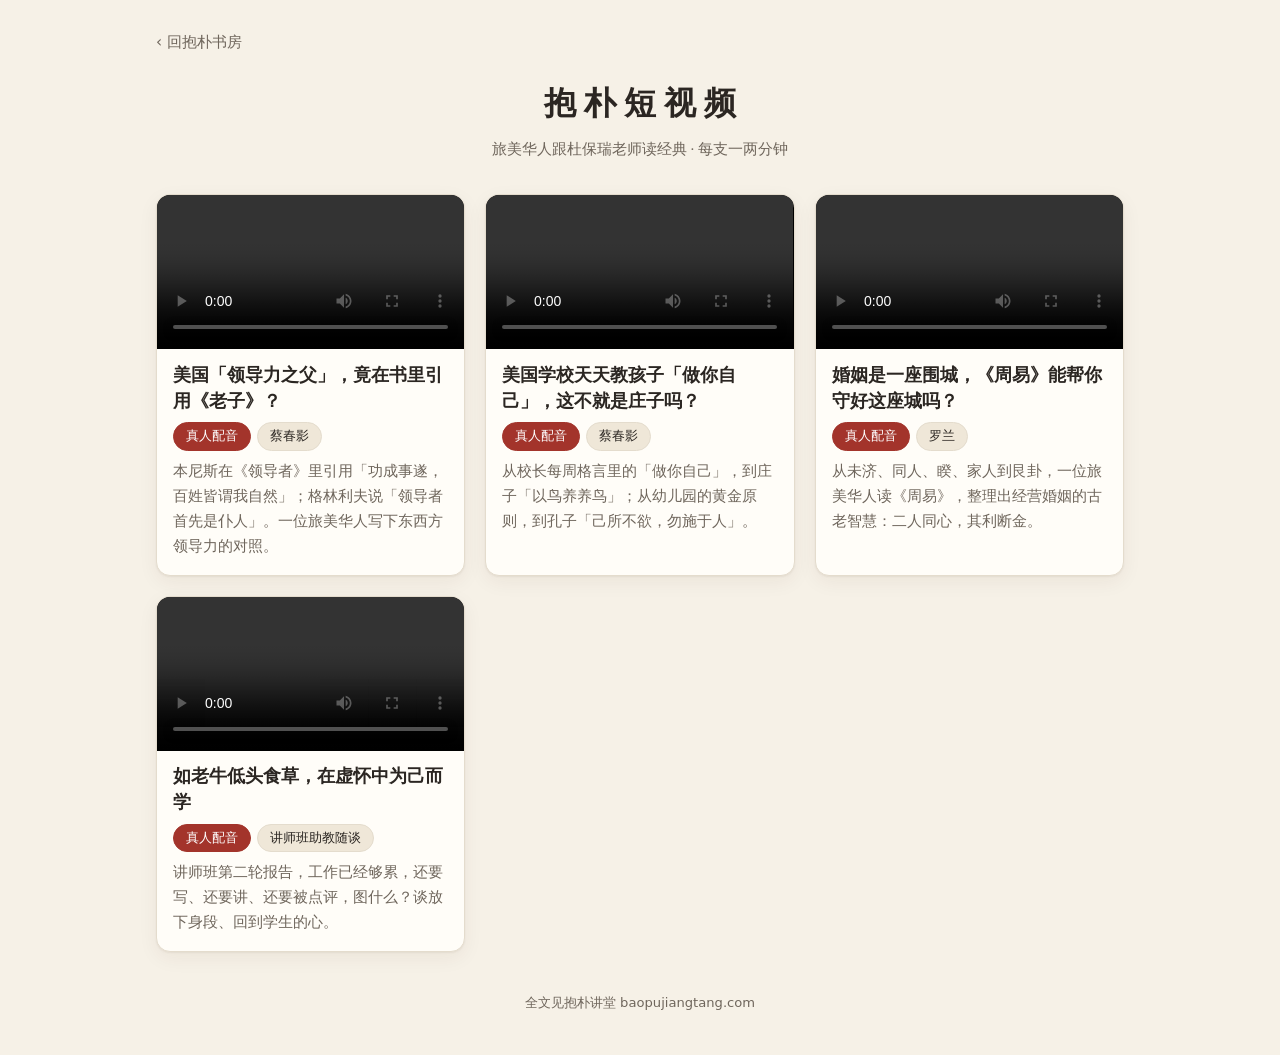
==== videos.html @ 44402a3a "书房加入抱朴短视频（8 支） Co-Authored-By: Claude Opus 5.5 <noreply@anthropic.com>" ====
<!doctype html>
<html lang="zh-CN">
<head>
<meta charset="utf-8">
<meta name="viewport" content="width=device-width, initial-scale=1">
<title>抱朴短视频</title>
<meta name="description" content="跟杜保瑞老师读经典的旅美华人，用短视频讲老子、庄子、周易。">
<link rel="icon" href="icons/dujing.png">
<style>
:root{
  --bg:#f6f1e7; --paper:#fffdf8; --ink:#2b2622; --dim:#6f665c; --line:#e4dccd;
  --accent:#a3342b; --tag:#efe7d8; --shadow:0 1px 2px rgba(60,40,20,.06),0 6px 20px rgba(60,40,20,.06);
}
@media (prefers-color-scheme: dark){
  :root{ --bg:#1b1916; --paper:#25221e; --ink:#ece5d8; --dim:#a79e90; --line:#3a352e; --accent:#e07a6c; --tag:#332f29; --shadow:0 1px 2px rgba(0,0,0,.3); }
}
*{box-sizing:border-box;margin:0;padding:0}
body{background:var(--bg);color:var(--ink);font-family:"Songti SC","Noto Serif SC","Source Han Serif SC","SimSun",serif;line-height:1.7;-webkit-font-smoothing:antialiased}
.wrap{max-width:1000px;margin:0 auto;padding:28px 16px 40px}
.back{display:inline-block;color:var(--dim);text-decoration:none;font-size:.95rem;margin-bottom:20px;font-family:system-ui,"PingFang SC","Microsoft YaHei",sans-serif}
.back:hover{color:var(--accent)}
header{text-align:center;margin-bottom:32px}
h1{font-size:2rem;letter-spacing:.25em;padding-left:.25em}
.sub{color:var(--dim);font-size:.95rem;margin-top:6px}
.grid{display:grid;grid-template-columns:repeat(auto-fill,minmax(280px,1fr));gap:20px}
.card{background:var(--paper);border:1px solid var(--line);border-radius:14px;box-shadow:var(--shadow);overflow:hidden;display:flex;flex-direction:column}
.player{background:#000;display:grid;place-items:center}
video{width:100%;max-height:72vh;display:block;background:#000}
.body{padding:14px 16px 16px;display:grid;gap:8px}
h2{font-size:1.15rem;line-height:1.4}
.desc{color:var(--dim);font-size:.92rem}
.vers{display:flex;flex-wrap:wrap;gap:6px}
.vers button{font:inherit;font-size:.82rem;font-family:system-ui,"PingFang SC","Microsoft YaHei",sans-serif;border:1px solid var(--line);background:var(--tag);color:var(--ink);border-radius:999px;padding:2px 12px;cursor:pointer}
.vers button[aria-pressed="true"]{background:var(--accent);border-color:var(--accent);color:#fff}
.vers button:focus-visible{outline:2px solid var(--accent);outline-offset:2px}
footer{text-align:center;color:var(--dim);font-size:.82rem;margin-top:40px;font-family:system-ui,"PingFang SC","Microsoft YaHei",sans-serif}
</style>
</head>
<body>
<div class="wrap">
  <a class="back" href="./">‹ 回抱朴书房</a>
  <header>
    <h1>抱朴短视频</h1>
    <div class="sub">旅美华人跟杜保瑞老师读经典 · 每支一两分钟</div>
  </header>
  <main class="grid" id="list"></main>
  <footer>全文见抱朴讲堂 baopujiangtang.com</footer>
</div>
<script>
/* 以后加视频：把 mp4 传进 videos/ 文件夹，再照下面的样子加一段。 */
var VIDEOS = [
  {
    title: "美国「领导力之父」，竟在书里引用《老子》？",
    desc: "本尼斯在《领导者》里引用「功成事遂，百姓皆谓我自然」；格林利夫说「领导者首先是仆人」。一位旅美华人写下东西方领导力的对照。",
    versions: [["真人配音", "videos/laozi-leadership.mp4"], ["蔡春影", "videos/laozi-leadership-cai.mp4"]]
  },
  {
    title: "美国学校天天教孩子「做你自己」，这不就是庄子吗？",
    desc: "从校长每周格言里的「做你自己」，到庄子「以鸟养养鸟」；从幼儿园的黄金原则，到孔子「己所不欲，勿施于人」。",
    versions: [["真人配音", "videos/zhuangzi-education.mp4"], ["蔡春影", "videos/zhuangzi-education-cai.mp4"]]
  },
  {
    title: "婚姻是一座围城，《周易》能帮你守好这座城吗？",
    desc: "从未济、同人、睽、家人到艮卦，一位旅美华人读《周易》，整理出经营婚姻的古老智慧：二人同心，其利断金。",
    versions: [["真人配音", "videos/zhouyi-couple.mp4"], ["罗兰", "videos/zhouyi-couple-luolan.mp4"]]
  },
  {
    title: "如老牛低头食草，在虚怀中为己而学",
    desc: "讲师班第二轮报告，工作已经够累，还要写、还要讲、还要被点评，图什么？谈放下身段、回到学生的心。",
    versions: [["真人配音", "videos/laoniu.mp4"], ["讲师班助教随谈", "videos/laoniu-talk.mp4"]]
  }
];
(function(){
  var list = document.getElementById('list');
  VIDEOS.forEach(function(v){
    var card = document.createElement('article'); card.className = 'card';
    var player = document.createElement('div'); player.className = 'player';
    var vid = document.createElement('video');
    vid.controls = true; vid.preload = 'metadata'; vid.setAttribute('playsinline', '');
    vid.src = v.versions[0][1] + '#t=0.1';
    player.appendChild(vid); card.appendChild(player);
    var body = document.createElement('div'); body.className = 'body';
    var h = document.createElement('h2'); h.textContent = v.title; body.appendChild(h);
    if (v.versions.length > 1) {
      var vers = document.createElement('div'); vers.className = 'vers';
      v.versions.forEach(function(p, i){
        var b = document.createElement('button'); b.type = 'button'; b.textContent = p[0];
        b.setAttribute('aria-pressed', i === 0 ? 'true' : 'false');
        b.onclick = function(){
          vers.querySelectorAll('button').forEach(function(x){ x.setAttribute('aria-pressed', 'false'); });
          b.setAttribute('aria-pressed', 'true');
          vid.src = p[1] + '#t=0.1'; vid.load();
        };
        vers.appendChild(b);
      });
      body.appendChild(vers);
    }
    var d = document.createElement('p'); d.className = 'desc'; d.textContent = v.desc; body.appendChild(d);
    card.appendChild(body); list.appendChild(card);
  });
  /* 同时只播一支 */
  document.addEventListener('play', function(e){
    document.querySelectorAll('video').forEach(function(x){ if (x !== e.target) x.pause(); });
  }, true);
})();
</script>
</body>
</html>
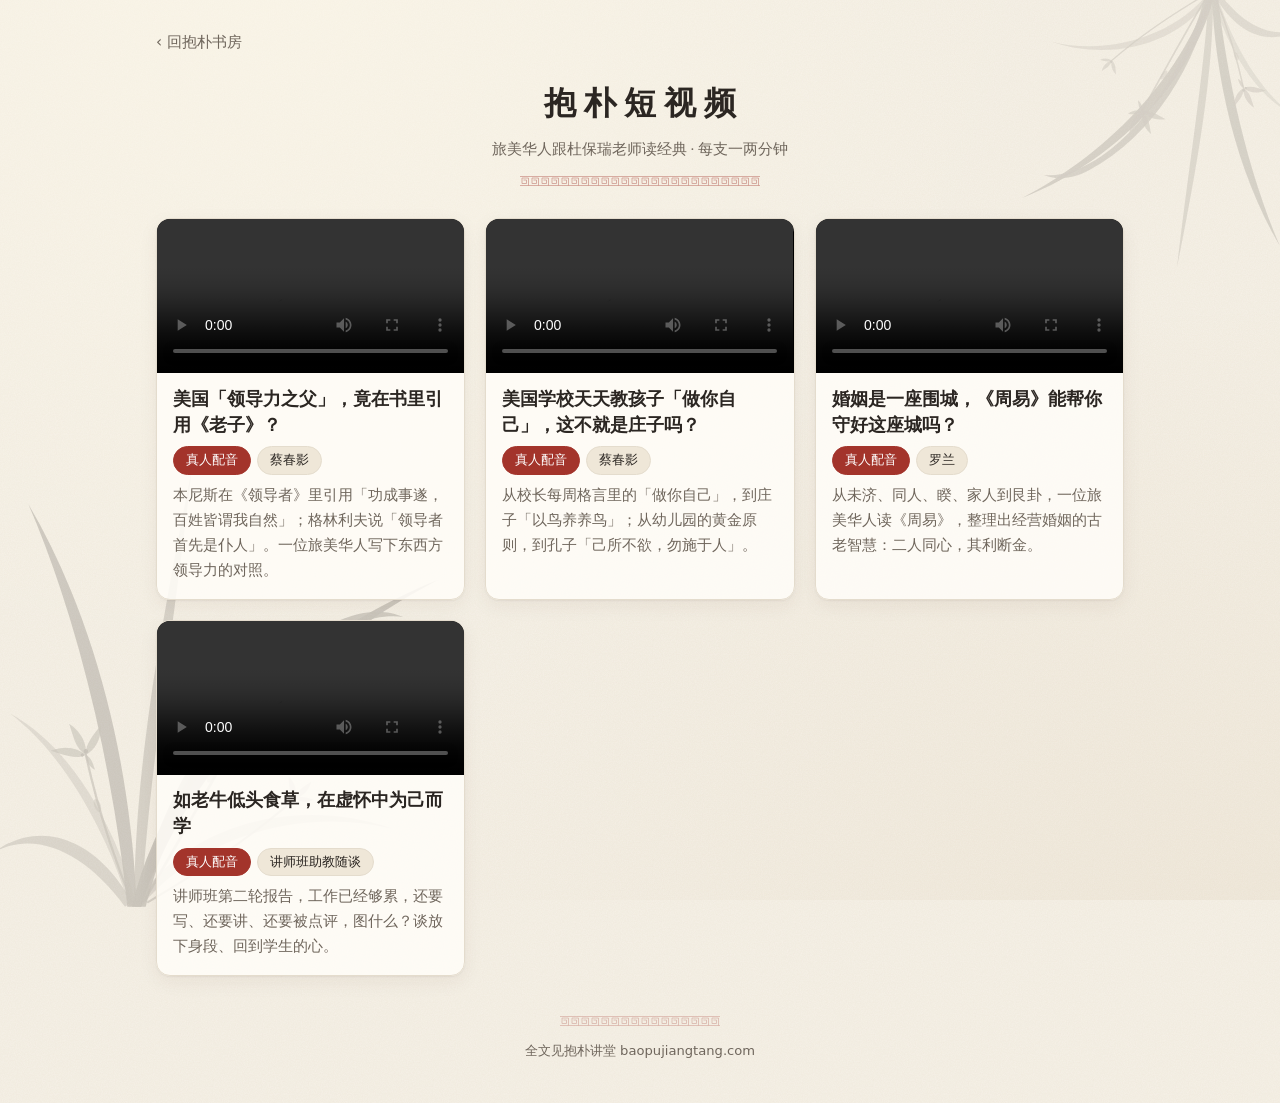
==== commit 7660189d: "书房换上兰花背景：宣纸底、墨兰、回纹、「幽兰」小印 Co-Authored-By: Claude Opus 5.5 <noreply@anthropic.com>" ====
--- a/videos.html
+++ b/videos.html
@@ -35,6 +35,7 @@
 .vers button:focus-visible{outline:2px solid var(--accent);outline-offset:2px}
 footer{text-align:center;color:var(--dim);font-size:.82rem;margin-top:40px;font-family:system-ui,"PingFang SC","Microsoft YaHei",sans-serif}
 </style>
+<link rel="stylesheet" href="deco.css">
 </head>
 <body>
 <div class="wrap">
@@ -42,9 +43,10 @@
   <header>
     <h1>抱朴短视频</h1>
     <div class="sub">旅美华人跟杜保瑞老师读经典 · 每支一两分钟</div>
+    <span class="huiwen" aria-hidden="true"></span>
   </header>
   <main class="grid" id="list"></main>
-  <footer>全文见抱朴讲堂 baopujiangtang.com</footer>
+  <footer><span class="huiwen" aria-hidden="true"></span>全文见抱朴讲堂 baopujiangtang.com</footer>
 </div>
 <script>
 /* 以后加视频：把 mp4 传进 videos/ 文件夹，再照下面的样子加一段。 */
--- a/deco.css
+++ b/deco.css
@@ -0,0 +1,54 @@
+/* 书房装饰：宣纸底、墨兰、回纹、印章。两个页面共用。 */
+:root{ --ink-lan:#2b2622; --lan-op:.2; --hui:#a3342b; }
+@media (prefers-color-scheme: dark){
+  :root{ --ink-lan:#e8dfcf; --lan-op:.11; --hui:#e07a6c; }
+}
+
+/* 宣纸：细微纤维纹理 + 一层暖光 */
+body{
+  background-image:
+    radial-gradient(ellipse at 20% -10%, rgba(255,250,235,.55), transparent 55%),
+    radial-gradient(ellipse at 100% 110%, rgba(163,120,60,.07), transparent 50%),
+    url("data:image/svg+xml,%3Csvg xmlns='http://www.w3.org/2000/svg' width='220' height='220'%3E%3Cfilter id='n'%3E%3CfeTurbulence type='fractalNoise' baseFrequency='.85' numOctaves='3' stitchTiles='stitch'/%3E%3CfeColorMatrix values='0 0 0 0 .42 0 0 0 0 .32 0 0 0 0 .2 0 0 0 .09 0'/%3E%3C/filter%3E%3Crect width='100%25' height='100%25' filter='url(%23n)'/%3E%3C/svg%3E");
+  background-attachment: fixed, fixed, scroll;
+}
+@media (prefers-color-scheme: dark){
+  body{ background-image:
+    radial-gradient(ellipse at 20% -10%, rgba(255,240,210,.05), transparent 55%),
+    url("data:image/svg+xml,%3Csvg xmlns='http://www.w3.org/2000/svg' width='220' height='220'%3E%3Cfilter id='n'%3E%3CfeTurbulence type='fractalNoise' baseFrequency='.85' numOctaves='3' stitchTiles='stitch'/%3E%3CfeColorMatrix values='0 0 0 0 .9 0 0 0 0 .85 0 0 0 0 .75 0 0 0 .05 0'/%3E%3C/filter%3E%3Crect width='100%25' height='100%25' filter='url(%23n)'/%3E%3C/svg%3E");
+    background-attachment: fixed, scroll; }
+}
+
+/* 墨兰：左下一丛，右上一丛倒垂 */
+body::before, body::after{
+  content:""; position:fixed; pointer-events:none; z-index:0;
+  background:var(--ink-lan); opacity:var(--lan-op);
+  -webkit-mask:url(bg/lan.svg) no-repeat center / contain;
+          mask:url(bg/lan.svg) no-repeat center / contain;
+}
+body::before{ left:-1vw; bottom:-1vh; width:min(48vw,460px); height:min(60vw,575px); }
+body::after { right:-2vw; top:-1vh; width:min(30vw,290px); height:min(37.5vw,362px); transform:scale(-1,-1); opacity:calc(var(--lan-op) * .75); }
+.wrap{ position:relative; z-index:1; }
+
+/* 回纹带：标题下、页脚上 */
+.huiwen{
+  display:block; height:10px; width:min(240px,60%); margin:14px auto 0;
+  background:var(--hui); opacity:.45;
+  -webkit-mask:url(bg/huiwen.svg) repeat-x left center / 10px 10px;
+          mask:url(bg/huiwen.svg) repeat-x left center / 10px 10px;
+}
+footer .huiwen{ margin:0 auto 14px; width:min(160px,40%); opacity:.3; }
+
+/* 朱文小印「幽兰」 */
+.yin{
+  display:inline-block; writing-mode:vertical-rl; vertical-align:middle;
+  font-size:.42em; line-height:1.05; letter-spacing:0; font-weight:700;
+  color:#fffaf0; background:var(--hui); border-radius:3px;
+  padding:5px 3px; margin-left:.35em; transform:rotate(-4deg) translateY(-.15em);
+  box-shadow: inset 0 0 0 2px var(--hui), inset 0 0 0 3px rgba(255,250,240,.75);
+  opacity:.9;
+}
+
+/* 卡片：像压在宣纸上的笺 */
+.card{ background:color-mix(in srgb, var(--paper) 86%, transparent); }
+section h2::before{ content:"❖"; font-size:.8em; margin-right:.5em; opacity:.7; }
